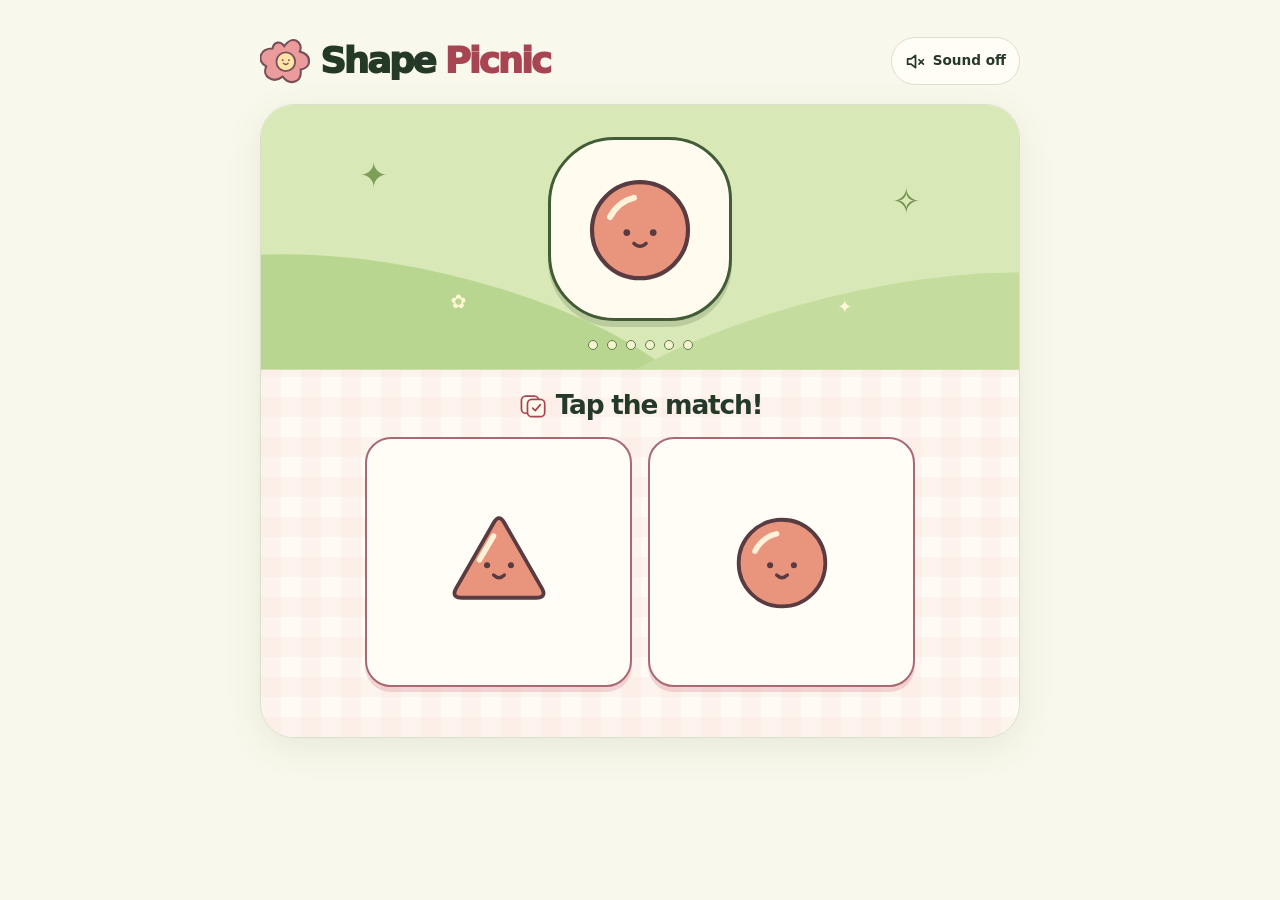
==== index.html @ 3794c005 "Build Shape Picnic matching game" ====
<!doctype html>
<html lang="en">
<head>
  <meta charset="utf-8">
  <meta name="viewport" content="width=device-width, initial-scale=1">
  <meta name="theme-color" content="#f8f8ec">
  <meta name="description" content="A gentle picture-matching picnic for little hands.">
  <title>Shape Picnic</title>
  <link rel="icon" href="./assets/flower.svg" type="image/svg+xml">
  <link rel="stylesheet" href="./styles.css">
  <script type="module" src="./game.mjs"></script>
</head>
<body>
  <main class="picnic">
    <header class="topbar">
      <div class="brand"><img src="./assets/flower.svg" alt="" width="46" height="46"><h1>Shape <span>Picnic</span></h1></div>
      <button id="sound" class="sound" type="button" aria-pressed="false">
        <svg viewBox="0 0 24 24" aria-hidden="true"><path d="M3 9v6h4l5 4V5L7 9H3Z"/><path class="off" d="m16 10 5 5m0-5-5 5"/><path class="on" d="M16 9a4 4 0 0 1 0 6m2-8a7 7 0 0 1 0 10"/></svg>
        <span>Sound off</span>
      </button>
    </header>
    <section id="game" class="game" aria-label="Picture matching game">
      <div class="meadow">
        <div class="hills" aria-hidden="true"></div>
        <span class="spark one" aria-hidden="true">✦</span><span class="spark two" aria-hidden="true">✧</span>
        <span class="spark three" aria-hidden="true">✿</span><span class="spark four" aria-hidden="true">✦</span>
        <div id="target" class="target"></div>
        <div id="progress" class="progress" aria-label="Round progress"></div>
      </div>
      <div class="mat">
        <div class="prompt">
          <svg viewBox="0 0 36 36" aria-hidden="true"><rect x="4" y="7" width="20" height="20" rx="5"/><rect x="11" y="11" width="20" height="20" rx="5"/><path d="m17 21 3 3 6-7"/></svg>
          <h2 id="prompt">Tap the match!</h2>
        </div>
        <div id="choices" class="choices" aria-labelledby="prompt"></div>
        <p class="feedback" id="feedback" role="status" aria-live="polite"></p>
      </div>
    </section>
    <section id="finish" class="finish" hidden aria-labelledby="finish-title">
      <div class="hills" aria-hidden="true"></div>
      <div class="celebration" aria-hidden="true">✦ <img src="./assets/flower.svg" alt=""> ✦</div>
      <h2 id="finish-title">Picnic complete!</h2>
      <button id="replay" type="button"><svg viewBox="0 0 24 24" aria-hidden="true"><path d="M5 8a8 8 0 1 1-1 7M5 3v5h5"/></svg> Play again</button>
    </section>
  </main>
</body>
</html>
---- styles.css ----
:root {
  color-scheme: light;
  font: 100%/1.45 ui-rounded, "Arial Rounded MT Bold", system-ui, sans-serif;
  color: #253929;
  background: #f8f8ec;
  --green: #253929;
  --plum: #624952;
}
* { box-sizing: border-box; }
body { margin: 0; min-height: 100svh; }
button { font: inherit; color: inherit; cursor: pointer; touch-action: manipulation; -webkit-tap-highlight-color: transparent; }
button:focus-visible { outline: 3px solid #695895; outline-offset: 4px; }
[hidden] { display: none !important; }
.picnic { width: min(100% - 32px, 760px); margin: 0 auto; padding: clamp(12px, 4vh, 42px) 0 22px; }
.topbar { display: flex; align-items: center; justify-content: space-between; gap: 14px; margin: 0 0 18px; }
.brand { display: flex; gap: 10px; align-items: center; }
.brand img { width: clamp(34px, 7vw, 50px); height: auto; }
h1, h2, p { margin: 0; }
.brand h1 { font-size: clamp(1.35rem, 4.6vw, 2.25rem); font-weight: 950; line-height: 1; letter-spacing: -.065em; white-space: nowrap; }
.brand span { color: #a74652; }
.sound { background: #fffdf6; min-height: 48px; border: 1.5px solid #dedfce; border-radius: 99px; display: flex; align-items: center; padding: 0 13px; gap: 7px; font-size: .85rem; font-weight: 800; white-space: nowrap; }
.sound svg, #replay svg { width: 21px; height: 21px; fill: none; stroke: currentColor; stroke-width: 2; stroke-linecap: round; stroke-linejoin: round; }
.sound[aria-pressed="false"] .on, .sound[aria-pressed="true"] .off { display:none; }
.game { overflow: hidden; border-radius: 34px; border: 1px solid #dadfc9; box-shadow: 0 10px 36px #53683819; background: #fffaf3; }
.meadow, .finish { position: relative; isolation: isolate; overflow: hidden; background: #d8e8b7; }
.meadow { display: grid; justify-items: center; row-gap: 16px; padding: clamp(16px, 3.6vh, 32px) 0 16px; }
.hills { position: absolute; z-index: -1; inset: 0; overflow: hidden; pointer-events: none; }
.hills::before, .hills::after { content: ""; position: absolute; border-radius: 50%; }
.hills::before { width: 80%; height: 85%; bottom: -48%; left: -19%; background: #b9d690; transform: rotate(13deg); }
.hills::after { width: 88%; height: 88%; bottom: -60%; right: -22%; background: #c5dc9f; transform: rotate(-14deg); }
.spark { position: absolute; color: #66884d; font-size: clamp(20px,5vw,34px); font-weight: 900; line-height: 1; }
.one { left: 13%; top: 20%; color: #7d9e57; }.two { right: 13%; top: 30%; color: #71924f; }
.three { left: 25%; bottom: 22%; font-size: 19px; color: #fff9d3; }.four { right: 22%; bottom: 20%; font-size: 18px; color: #fff9d3; }
.target { width: clamp(120px, 31vw, 184px); aspect-ratio: 1; display: grid; place-items: center; background: #fffcef; border: 3px solid #425c37; border-radius: 36% 34% 34% 36%; box-shadow: 0 6px #425c3733; }
.target img { width: 81%; height: 81%; object-fit: contain; }
.progress { display: flex; align-items: center; gap: 9px; min-height: 16px; }
.progress span { display: block; width: 10px; height: 10px; border: 1.5px solid #607c46; border-radius: 50%; background: #f4f5d0; }
.progress .filled { background: #345434; border-color: #345434; }
.mat { background-color: #fffaf3; background-image: repeating-linear-gradient(0deg,#e99b9e10 0 20px,transparent 20px 40px), repeating-linear-gradient(90deg,#e99b9e12 0 20px,transparent 20px 40px); padding: 16px clamp(12px,5vw,32px) 10px; border-top: 1px solid #cfddaf; }
.prompt { display: flex; justify-content: center; align-items: center; gap: 7px; margin-bottom: 13px; }
.prompt svg { width: 31px; height: 31px; fill: #fff9ee; stroke: #a74652; stroke-width: 2; stroke-linecap: round; stroke-linejoin: round; }
.prompt h2 { font-size: clamp(1.14rem, 4vw, 1.65rem); font-weight: 900; letter-spacing: -.045em; }
.choices { display: grid; grid-template-columns: repeat(var(--choices, 2), minmax(0, 1fr)); gap: clamp(8px, 2.5vw, 16px); margin: 0 auto; max-width: 550px; }
.choice { position: relative; min-height: 84px; aspect-ratio: 1.07; background: #fffdf5; border: 2px solid #a76a73; border-radius: clamp(16px,5vw,26px); box-shadow: 0 5px #d78b9550; display: grid; place-items: center; padding: 5%; transition: transform .12s, box-shadow .12s, border-color .12s; }
.choice img { width: 92%; max-width: 130px; height: 100%; max-height: 130px; object-fit: contain; pointer-events: none; }
.choice:active { transform: translateY(3px); box-shadow: 0 2px #d78b9550; }
.choice[data-retry] { border-style: dashed; border-color: #76628c; }
.feedback { text-align: center; min-height: 1.9rem; margin-top: 10px; color: #554565; font-weight: 800; }
.finish { border-radius: 34px; text-align: center; min-height: min(535px, 73svh); display: grid; place-content: center; justify-items: center; gap: 18px; padding: 24px; border: 1px solid #c3d4a3; }
.celebration { display: flex; align-items: center; gap: 18px; color: #587640; font-size: 24px; }
.celebration img { width: 124px; }
.finish h2 { font-size: clamp(1.75rem, 7vw, 3rem); font-weight: 950; letter-spacing: -.06em; }
#replay { display: inline-flex; align-items: center; gap: 10px; border: 2px solid #253929; border-radius: 18px; min-height: 62px; padding: 0 24px; background: #345434; color: white; font-weight: 900; font-size: 1.2rem; box-shadow: 0 4px #25392940; }
@media (max-width: 390px) {
  .picnic { width: calc(100% - 22px); }
  .sound { padding: 0 10px; font-size: .78rem; }
  .game { border-radius: 25px; }
}
@media (max-height: 700px) {
  .picnic { padding-top: 10px; }
  .topbar { margin-bottom: 10px; }
  .meadow { padding: 12px 0; row-gap: 10px; }
  .target { width: clamp(108px, 24vh, 142px); }
  .choice { max-height: 158px; }
  .mat { padding-top: 10px; }
}
@media (prefers-reduced-motion: reduce) { *, *::before, *::after { transition: none !important; } }
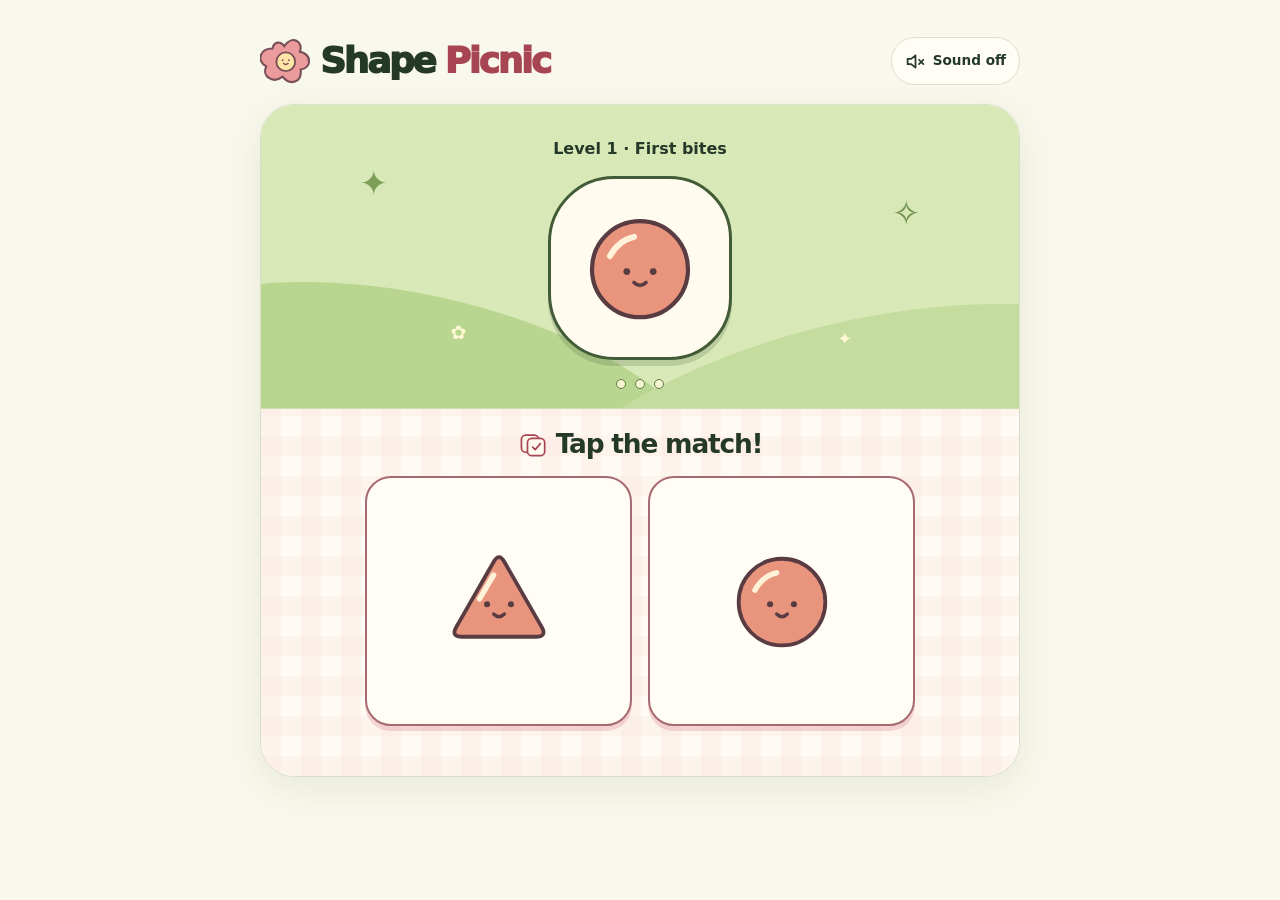
==== commit b1b048a8: "Add ten progressive picnic levels" ====
--- a/index.html
+++ b/index.html
@@ -24,7 +24,9 @@
         <div class="hills" aria-hidden="true"></div>
         <span class="spark one" aria-hidden="true">✦</span><span class="spark two" aria-hidden="true">✧</span>
         <span class="spark three" aria-hidden="true">✿</span><span class="spark four" aria-hidden="true">✦</span>
+        <div class="level-label" id="level"></div>
         <div id="target" class="target"></div>
+        <button id="peek" class="peek" type="button" hidden></button>
         <div id="progress" class="progress" aria-label="Round progress"></div>
       </div>
       <div class="mat">
@@ -40,7 +42,7 @@
       <div class="hills" aria-hidden="true"></div>
       <div class="celebration" aria-hidden="true">✦ <img src="./assets/flower.svg" alt=""> ✦</div>
       <h2 id="finish-title">Picnic complete!</h2>
-      <button id="replay" type="button"><svg viewBox="0 0 24 24" aria-hidden="true"><path d="M5 8a8 8 0 1 1-1 7M5 3v5h5"/></svg> Play again</button>
+      <button id="replay" type="button"><svg viewBox="0 0 24 24" aria-hidden="true"><path d="M5 8a8 8 0 1 1-1 7M5 3v5h5"/></svg> <span>Play again</span></button>
     </section>
   </main>
 </body>
--- a/styles.css
+++ b/styles.css
@@ -65,3 +65,14 @@
   .mat { padding-top: 10px; }
 }
 @media (prefers-reduced-motion: reduce) { *, *::before, *::after { transition: none !important; } }
+.level-label { font-weight: 850; text-align: center; padding: 0 12px; }
+.target { font-size: 2rem; font-weight: 900; }
+.target.strip { width: min(90%, 570px); min-height: 82px; aspect-ratio: auto; padding: 8px; border-radius: 22px; display: flex; justify-content: center; align-items: center; gap: clamp(2px, 1vw, 8px); }
+.target.strip img, .target.strip span { width: min(9%, 48px); height: auto; text-align: center; }
+.target.strip .packed { opacity: .46; }
+.snacks { display: grid; width: 90%; max-width: 120px; grid-template-columns: repeat(3, 1fr); gap: 2px; place-items: center; }
+.snacks img { width: 100%; height: auto; }
+.peek { background: #fffcef; border: 2px solid #425c37; border-radius: 20px; min-height: 48px; padding: 0 16px; font-weight: 850; }
+.target.example img { width: 36px; }
+.target.example .snacks img { width: 100%; }
+.target.example .snacks { max-width: 106px; }
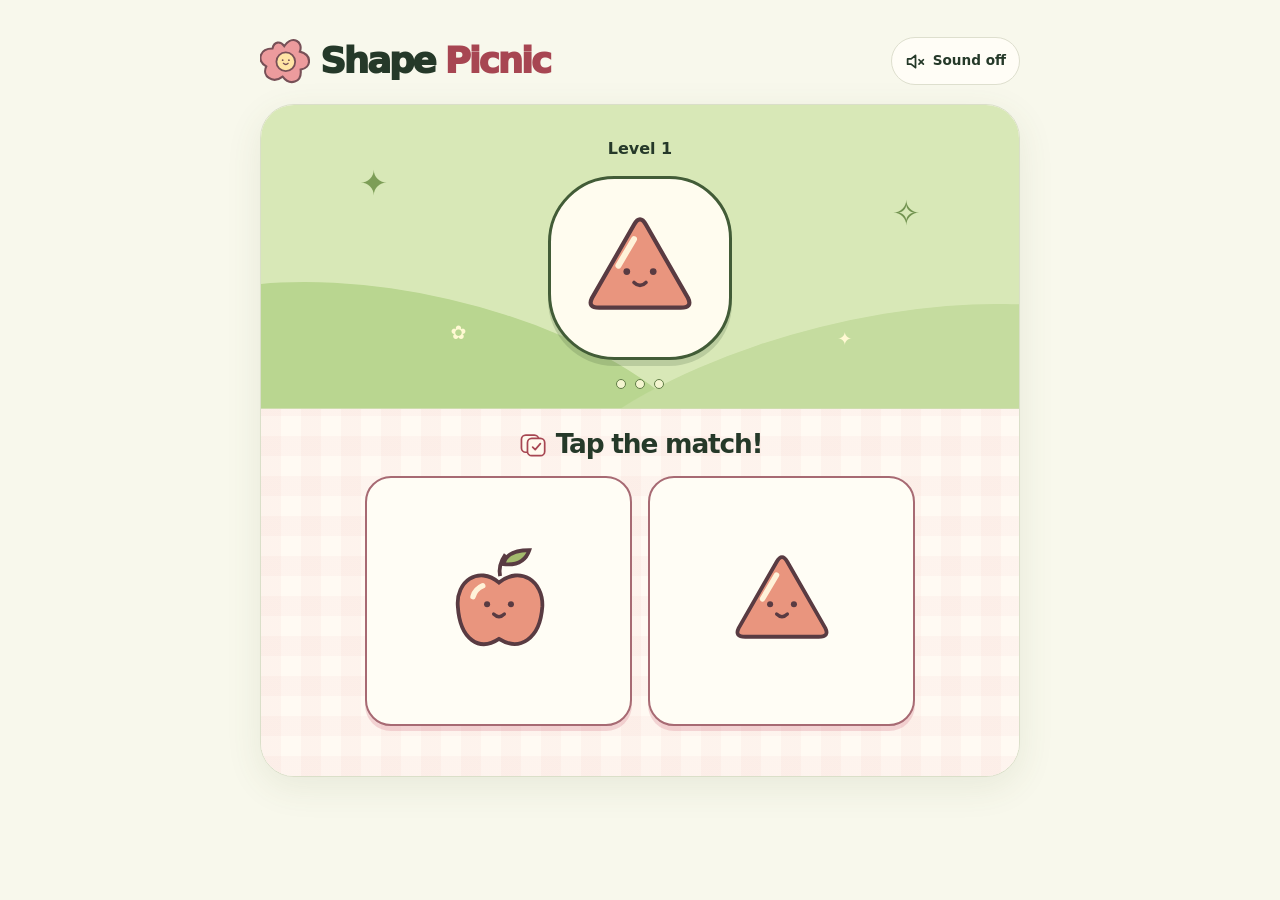
==== commit 07f23d59: "Keep all ten picnic levels focused on matching" ====
--- a/index.html
+++ b/index.html
@@ -7,8 +7,8 @@
   <meta name="description" content="A gentle picture-matching picnic for little hands.">
   <title>Shape Picnic</title>
   <link rel="icon" href="./assets/flower.svg" type="image/svg+xml">
-  <link rel="stylesheet" href="./styles.css">
-  <script type="module" src="./game.mjs"></script>
+  <link rel="stylesheet" href="./styles.css?v=matching">
+  <script type="module" src="./game.mjs?v=matching"></script>
 </head>
 <body>
   <main class="picnic">
@@ -26,7 +26,6 @@
         <span class="spark three" aria-hidden="true">✿</span><span class="spark four" aria-hidden="true">✦</span>
         <div class="level-label" id="level"></div>
         <div id="target" class="target"></div>
-        <button id="peek" class="peek" type="button" hidden></button>
         <div id="progress" class="progress" aria-label="Round progress"></div>
       </div>
       <div class="mat">
@@ -42,7 +41,7 @@
       <div class="hills" aria-hidden="true"></div>
       <div class="celebration" aria-hidden="true">✦ <img src="./assets/flower.svg" alt=""> ✦</div>
       <h2 id="finish-title">Picnic complete!</h2>
-      <button id="replay" type="button"><svg viewBox="0 0 24 24" aria-hidden="true"><path d="M5 8a8 8 0 1 1-1 7M5 3v5h5"/></svg> <span>Play again</span></button>
+      <button id="replay" type="button"><svg viewBox="0 0 24 24" aria-hidden="true"><path d="M5 8a8 8 0 1 1-1 7M5 3v5h5"/><path class="arrow" d="M4 12h15m-6-6 6 6-6 6"/></svg> <span>Play again</span></button>
     </section>
   </main>
 </body>
--- a/styles.css
+++ b/styles.css
@@ -66,13 +66,6 @@
 }
 @media (prefers-reduced-motion: reduce) { *, *::before, *::after { transition: none !important; } }
 .level-label { font-weight: 850; text-align: center; padding: 0 12px; }
-.target { font-size: 2rem; font-weight: 900; }
-.target.strip { width: min(90%, 570px); min-height: 82px; aspect-ratio: auto; padding: 8px; border-radius: 22px; display: flex; justify-content: center; align-items: center; gap: clamp(2px, 1vw, 8px); }
-.target.strip img, .target.strip span { width: min(9%, 48px); height: auto; text-align: center; }
-.target.strip .packed { opacity: .46; }
-.snacks { display: grid; width: 90%; max-width: 120px; grid-template-columns: repeat(3, 1fr); gap: 2px; place-items: center; }
-.snacks img { width: 100%; height: auto; }
-.peek { background: #fffcef; border: 2px solid #425c37; border-radius: 20px; min-height: 48px; padding: 0 16px; font-weight: 850; }
-.target.example img { width: 36px; }
-.target.example .snacks img { width: 100%; }
-.target.example .snacks { max-width: 106px; }
+[data-colour="blue"] { filter: hue-rotate(195deg) saturate(1.2); }
+[data-colour="green"] { filter: hue-rotate(85deg) saturate(1.25); }
+#replay:not(.next) .arrow, #replay.next path:not(.arrow) { display: none; }
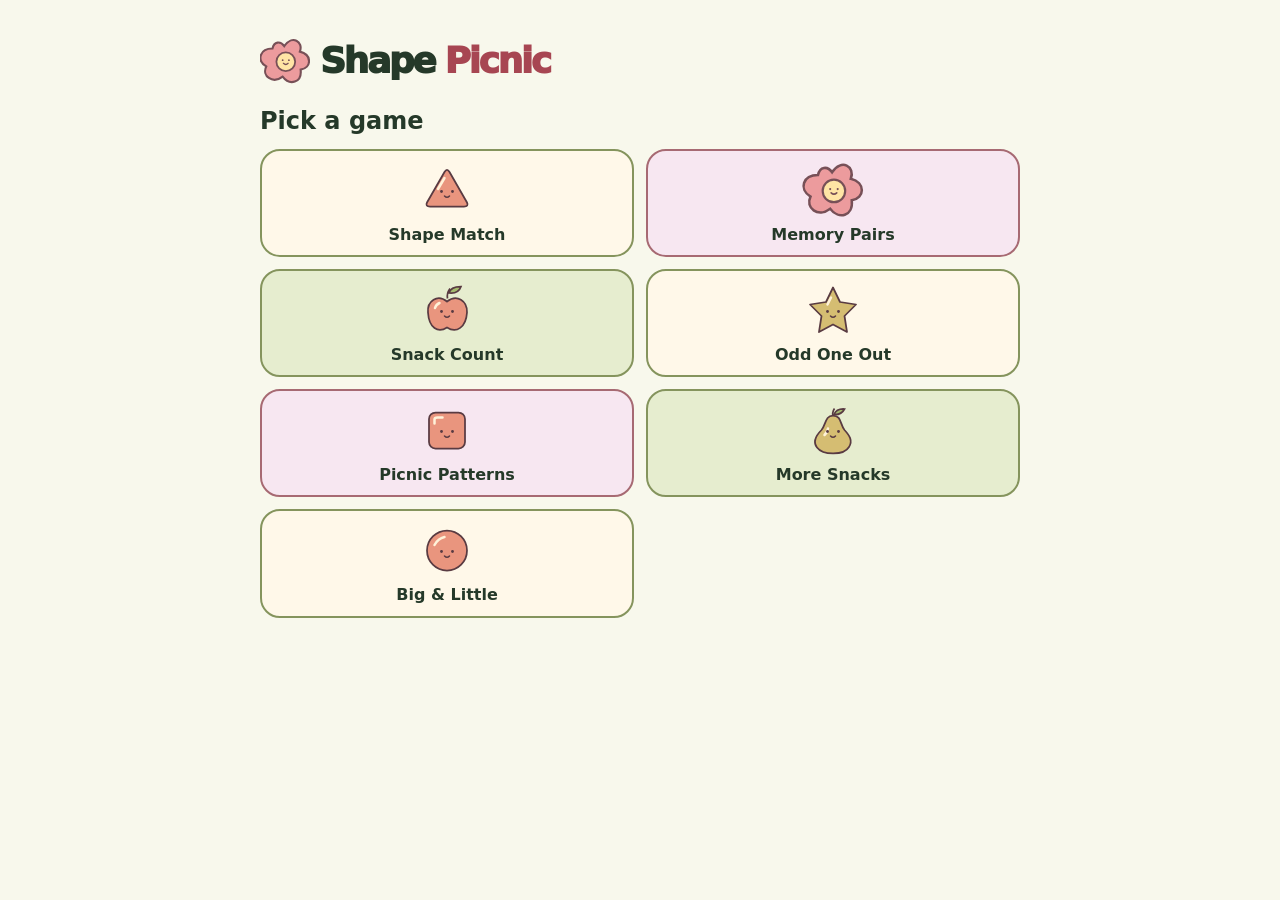
==== commit 61f5898b: "Grow Shape Picnic into a seven-game suite" ====
--- a/index.html
+++ b/index.html
@@ -1,48 +1,27 @@
 <!doctype html>
 <html lang="en">
 <head>
-  <meta charset="utf-8">
-  <meta name="viewport" content="width=device-width, initial-scale=1">
-  <meta name="theme-color" content="#f8f8ec">
-  <meta name="description" content="A gentle picture-matching picnic for little hands.">
-  <title>Shape Picnic</title>
-  <link rel="icon" href="./assets/flower.svg" type="image/svg+xml">
-  <link rel="stylesheet" href="./styles.css?v=matching">
-  <script type="module" src="./game.mjs?v=matching"></script>
+<meta charset="utf-8">
+<meta name="viewport" content="width=device-width, initial-scale=1">
+<meta name="theme-color" content="#f8f8ec">
+<meta name="description" content="Seven playful picture games for little hands.">
+<title>Shape Picnic · Games</title>
+<link rel="icon" href="./assets/flower.svg" type="image/svg+xml">
+<link rel="stylesheet" href="./styles.css?v=suite">
 </head>
 <body>
-  <main class="picnic">
-    <header class="topbar">
-      <div class="brand"><img src="./assets/flower.svg" alt="" width="46" height="46"><h1>Shape <span>Picnic</span></h1></div>
-      <button id="sound" class="sound" type="button" aria-pressed="false">
-        <svg viewBox="0 0 24 24" aria-hidden="true"><path d="M3 9v6h4l5 4V5L7 9H3Z"/><path class="off" d="m16 10 5 5m0-5-5 5"/><path class="on" d="M16 9a4 4 0 0 1 0 6m2-8a7 7 0 0 1 0 10"/></svg>
-        <span>Sound off</span>
-      </button>
-    </header>
-    <section id="game" class="game" aria-label="Picture matching game">
-      <div class="meadow">
-        <div class="hills" aria-hidden="true"></div>
-        <span class="spark one" aria-hidden="true">✦</span><span class="spark two" aria-hidden="true">✧</span>
-        <span class="spark three" aria-hidden="true">✿</span><span class="spark four" aria-hidden="true">✦</span>
-        <div class="level-label" id="level"></div>
-        <div id="target" class="target"></div>
-        <div id="progress" class="progress" aria-label="Round progress"></div>
-      </div>
-      <div class="mat">
-        <div class="prompt">
-          <svg viewBox="0 0 36 36" aria-hidden="true"><rect x="4" y="7" width="20" height="20" rx="5"/><rect x="11" y="11" width="20" height="20" rx="5"/><path d="m17 21 3 3 6-7"/></svg>
-          <h2 id="prompt">Tap the match!</h2>
-        </div>
-        <div id="choices" class="choices" aria-labelledby="prompt"></div>
-        <p class="feedback" id="feedback" role="status" aria-live="polite"></p>
-      </div>
-    </section>
-    <section id="finish" class="finish" hidden aria-labelledby="finish-title">
-      <div class="hills" aria-hidden="true"></div>
-      <div class="celebration" aria-hidden="true">✦ <img src="./assets/flower.svg" alt=""> ✦</div>
-      <h2 id="finish-title">Picnic complete!</h2>
-      <button id="replay" type="button"><svg viewBox="0 0 24 24" aria-hidden="true"><path d="M5 8a8 8 0 1 1-1 7M5 3v5h5"/><path class="arrow" d="M4 12h15m-6-6 6 6-6 6"/></svg> <span>Play again</span></button>
-    </section>
-  </main>
+<main class="picnic">
+  <header class="topbar"><div class="brand"><img src="./assets/flower.svg" alt="" width="46" height="46"><h1>Shape <span>Picnic</span></h1></div></header>
+  <h2 class="pick-heading">Pick a game</h2>
+  <nav class="game-menu" aria-label="Picnic games">
+    <a href="./shape-match.html"><img src="./assets/triangle.svg" alt="">Shape Match</a>
+    <a href="./play.html?game=memory"><img src="./assets/flower.svg" alt="">Memory Pairs</a>
+    <a href="./play.html?game=count"><img src="./assets/apple.svg" alt="">Snack Count</a>
+    <a href="./play.html?game=odd"><img src="./assets/star.svg" alt="">Odd One Out</a>
+    <a href="./play.html?game=pattern"><img src="./assets/square.svg" alt="">Picnic Patterns</a>
+    <a href="./play.html?game=more"><img src="./assets/pear.svg" alt="">More Snacks</a>
+    <a href="./play.html?game=size"><img src="./assets/circle.svg" alt="">Big &amp; Little</a>
+  </nav>
+</main>
 </body>
 </html>
--- a/styles.css
+++ b/styles.css
@@ -69,3 +69,30 @@
 [data-colour="blue"] { filter: hue-rotate(195deg) saturate(1.2); }
 [data-colour="green"] { filter: hue-rotate(85deg) saturate(1.25); }
 #replay:not(.next) .arrow, #replay.next path:not(.arrow) { display: none; }
+.back-games { display: inline-flex; align-items: center; min-height: 44px; color: #345434; font-weight: 850; margin-bottom: 8px; }
+.pick-heading { margin: 0 0 10px; }
+.game-menu { display: grid; grid-template-columns: repeat(2,minmax(0,1fr)); gap: 12px; }
+.game-menu a { display: grid; grid-template-rows: 60px auto; align-items: center; justify-items: center; text-align: center; gap: 3px; padding: 9px; min-height: 106px; border-radius: 20px; color: #253929; background: #fff8e9; border: 2px solid #85945d; font-weight: 850; text-decoration: none; }
+.game-menu a:nth-child(3n+2) { background: #f7e7f1; border-color: #a76a73; }
+.game-menu a:nth-child(3n+3) { background: #e6edcf; }
+.game-menu a:focus-visible, .back-games:focus-visible { outline: 3px solid #695895; outline-offset: 3px; }
+.game-menu img { width: 64px; height: 60px; }
+.suite-meadow { text-align: center; gap: 10px; }
+.suite-meadow h2 { padding: 0 12px; }
+.cue { display: flex; align-items: center; gap: 4px; flex-wrap: wrap; justify-content: center; }
+.cue:empty { display: none; }
+.cue img { width: clamp(30px, 12vw, 54px); }
+.cue span { font-size: 1.7rem; font-weight: 900; }
+.snack-group { display: grid; grid-template-columns: repeat(2, minmax(0,1fr)); width: min(100%, 112px); min-width: 58px; min-height: 32px; border-bottom: 3px solid #879b65; border-radius: 0 0 14px 14px; max-height: 125px; }
+.snack-group img { width: 100%; min-height: 0; height: auto; }
+.snack-group img:last-child:nth-child(odd) { grid-column: 1 / -1; width: 50%; justify-self: center; }
+.choice .sized { width: var(--size); height: auto; }
+.card-back { background: #def0c0; border-color: #587541; }
+.card-back img { width: 56%; }
+.choice.removed { visibility: hidden; }
+.prize { width: 115px; }
+.cue .example-picked { outline: 2px solid #506a3d; outline-offset: 1px; border-radius: 12px; }
+.cue .example-small { width: 28px; }
+.cue .snack-group { width: 86px; }
+.cue .snack-group img { width: 100%; }
+.cue .snack-group img:last-child:nth-child(odd) { width: 50%; }
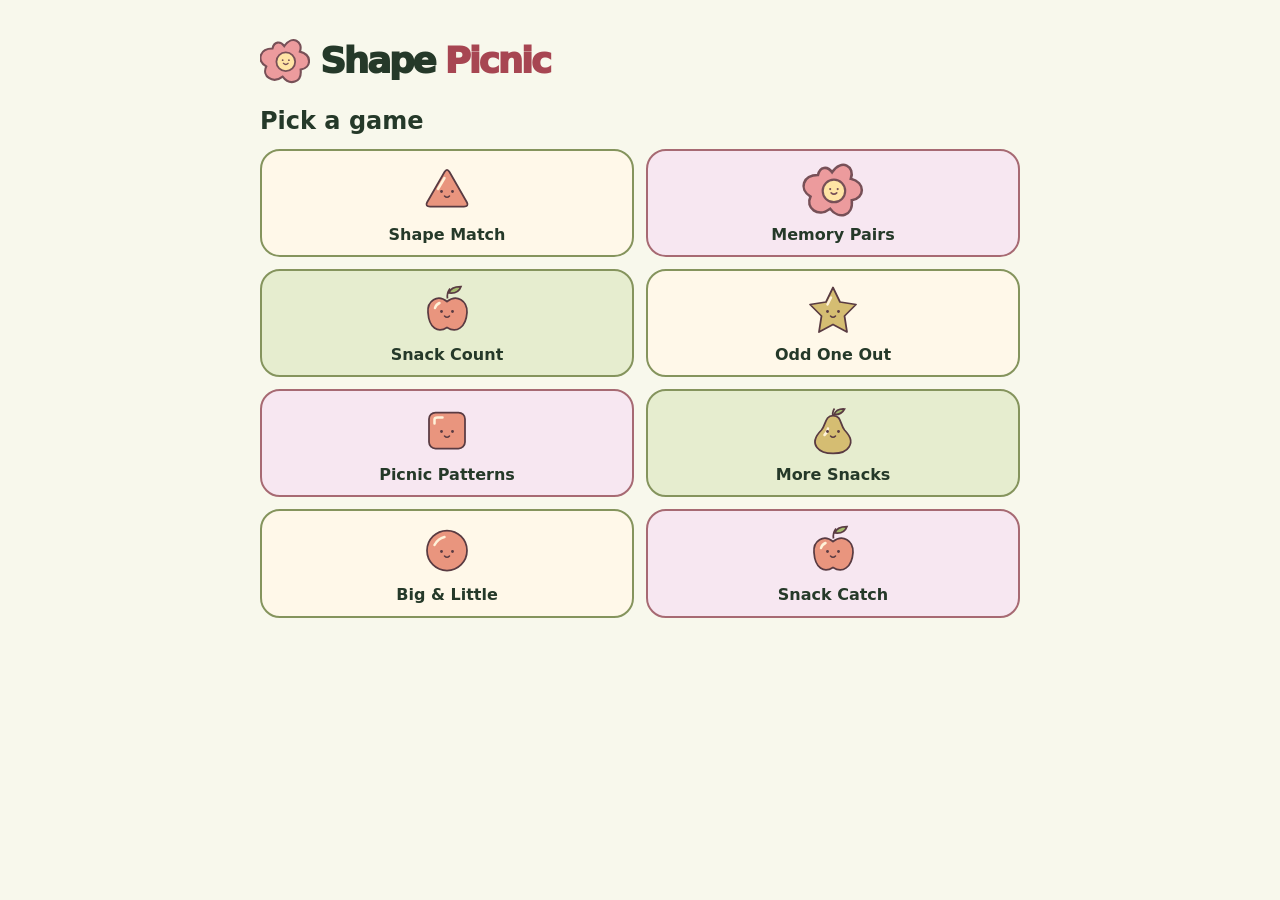
==== commit a8dad316: "Add the moving Snack Catch game" ====
--- a/index.html
+++ b/index.html
@@ -4,10 +4,10 @@
 <meta charset="utf-8">
 <meta name="viewport" content="width=device-width, initial-scale=1">
 <meta name="theme-color" content="#f8f8ec">
-<meta name="description" content="Seven playful picture games for little hands.">
+<meta name="description" content="Eight playful picture games for little hands.">
 <title>Shape Picnic · Games</title>
 <link rel="icon" href="./assets/flower.svg" type="image/svg+xml">
-<link rel="stylesheet" href="./styles.css?v=suite">
+<link rel="stylesheet" href="./styles.css?v=snack-catch">
 </head>
 <body>
 <main class="picnic">
@@ -21,6 +21,7 @@
     <a href="./play.html?game=pattern"><img src="./assets/square.svg" alt="">Picnic Patterns</a>
     <a href="./play.html?game=more"><img src="./assets/pear.svg" alt="">More Snacks</a>
     <a href="./play.html?game=size"><img src="./assets/circle.svg" alt="">Big &amp; Little</a>
+    <a class="catch-link" href="./snack-catch.html"><img src="./assets/apple.svg" alt="">Snack Catch</a>
   </nav>
 </main>
 </body>
--- a/styles.css
+++ b/styles.css
@@ -96,3 +96,14 @@
 .cue .snack-group { width: 86px; }
 .cue .snack-group img { width: 100%; }
 .cue .snack-group img:last-child:nth-child(odd) { width: 50%; }
+.catch-field { display: grid; grid-template-columns: repeat(3,minmax(0,1fr)); gap: 8px; align-items: center; min-height: 158px; padding: 18px 12px; background: #fff4ef; }
+.catch-field .floater { justify-self: center; width: min(100%, 128px); min-height: 84px; animation: picnic-drift 4.8s ease-in-out infinite alternate; }
+.catch-field .floater:nth-child(2) { animation-delay: -1.5s; }
+.catch-field .floater:nth-child(3) { animation-delay: -2.6s; }
+.catch-field.still .floater, .catch-field .floater:focus-visible { animation-play-state: paused; }
+@keyframes picnic-drift { from { transform: translateY(-13px); } to { transform: translateY(13px); } }
+.catch-basket { display: flex; justify-content: center; gap: 5px; width: fit-content; max-width: 100%; margin: 12px auto 0; padding: 8px; background: #f0ddad; border: 2px solid #927549; border-radius: 8px 8px 20px 20px; }
+.catch-basket span { width: clamp(36px, 12vw, 54px); aspect-ratio: 1; border: 1px dashed #927549; border-radius: 8px; display: grid; place-items: center; }
+.catch-basket img { width: 85%; }
+#catch-target { width: clamp(94px, 24vw, 134px); }
+.game-menu .catch-link { background: #f9e2c6; }
